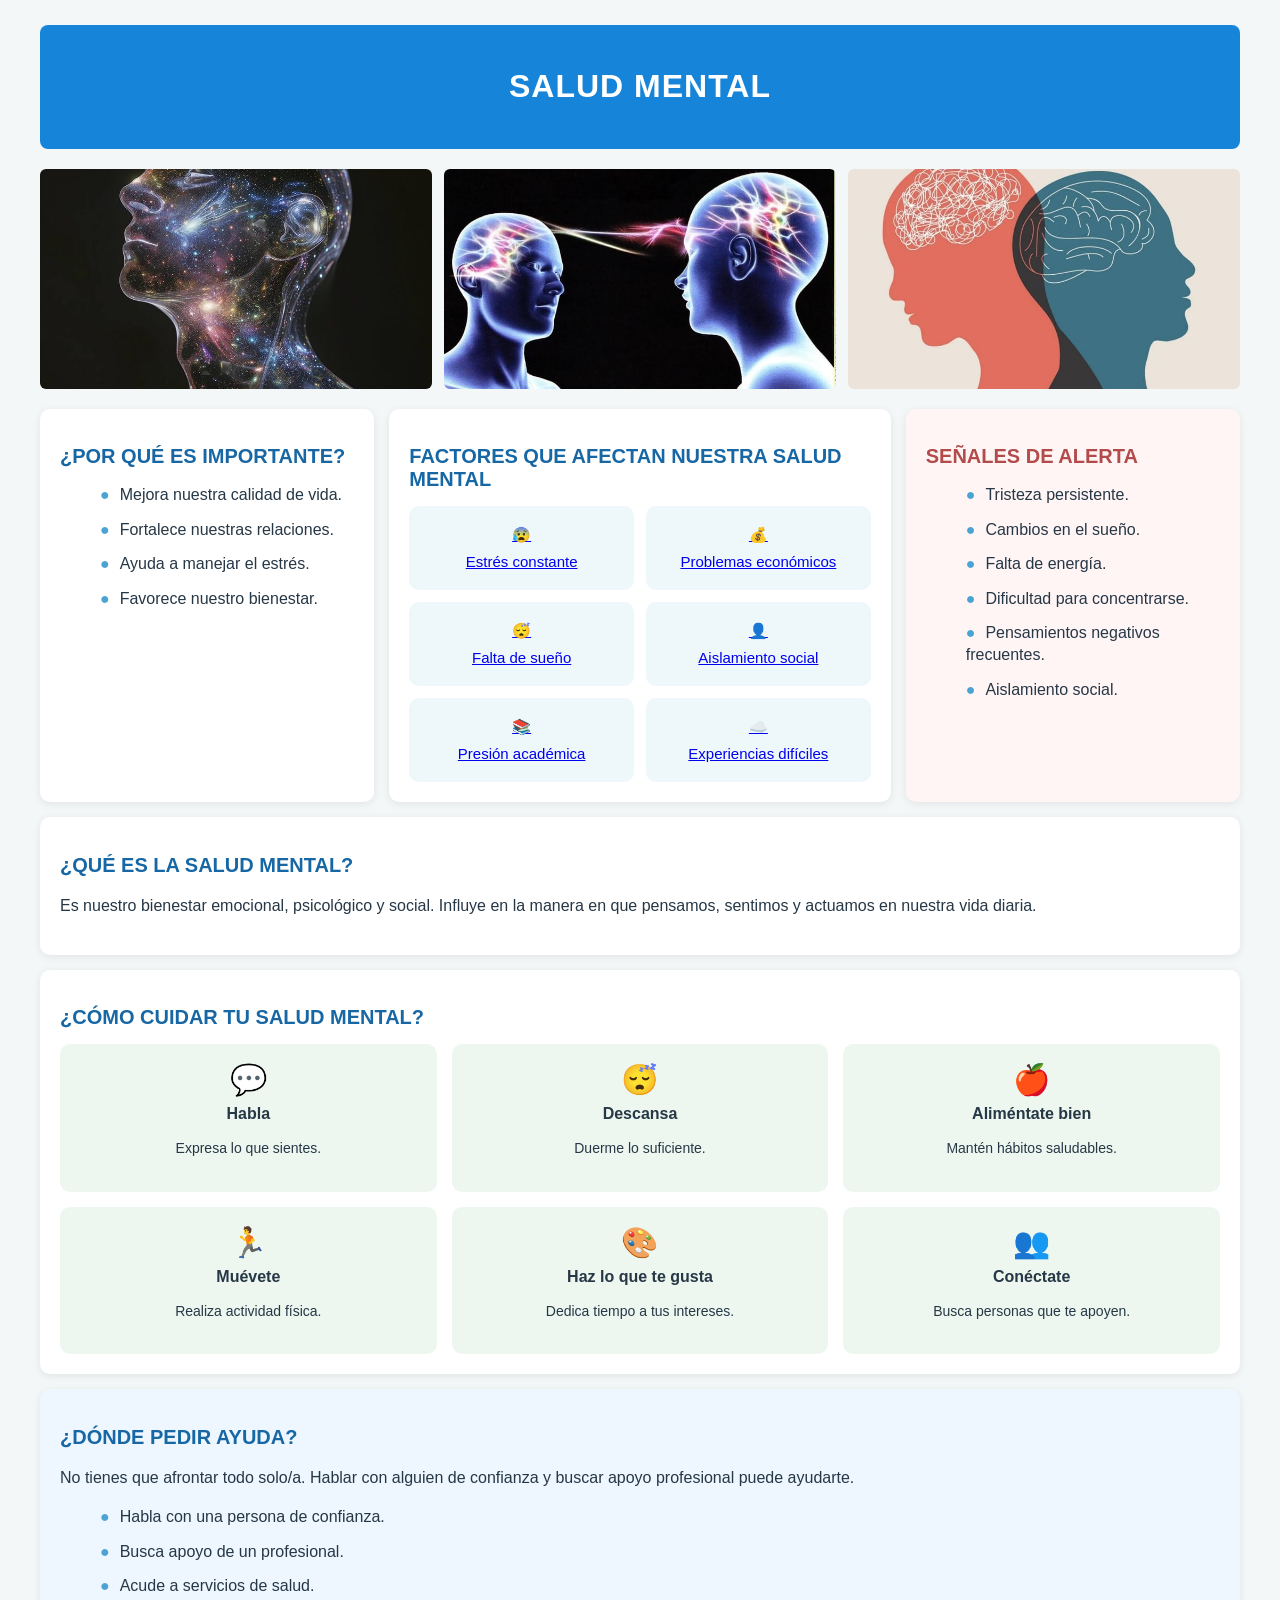
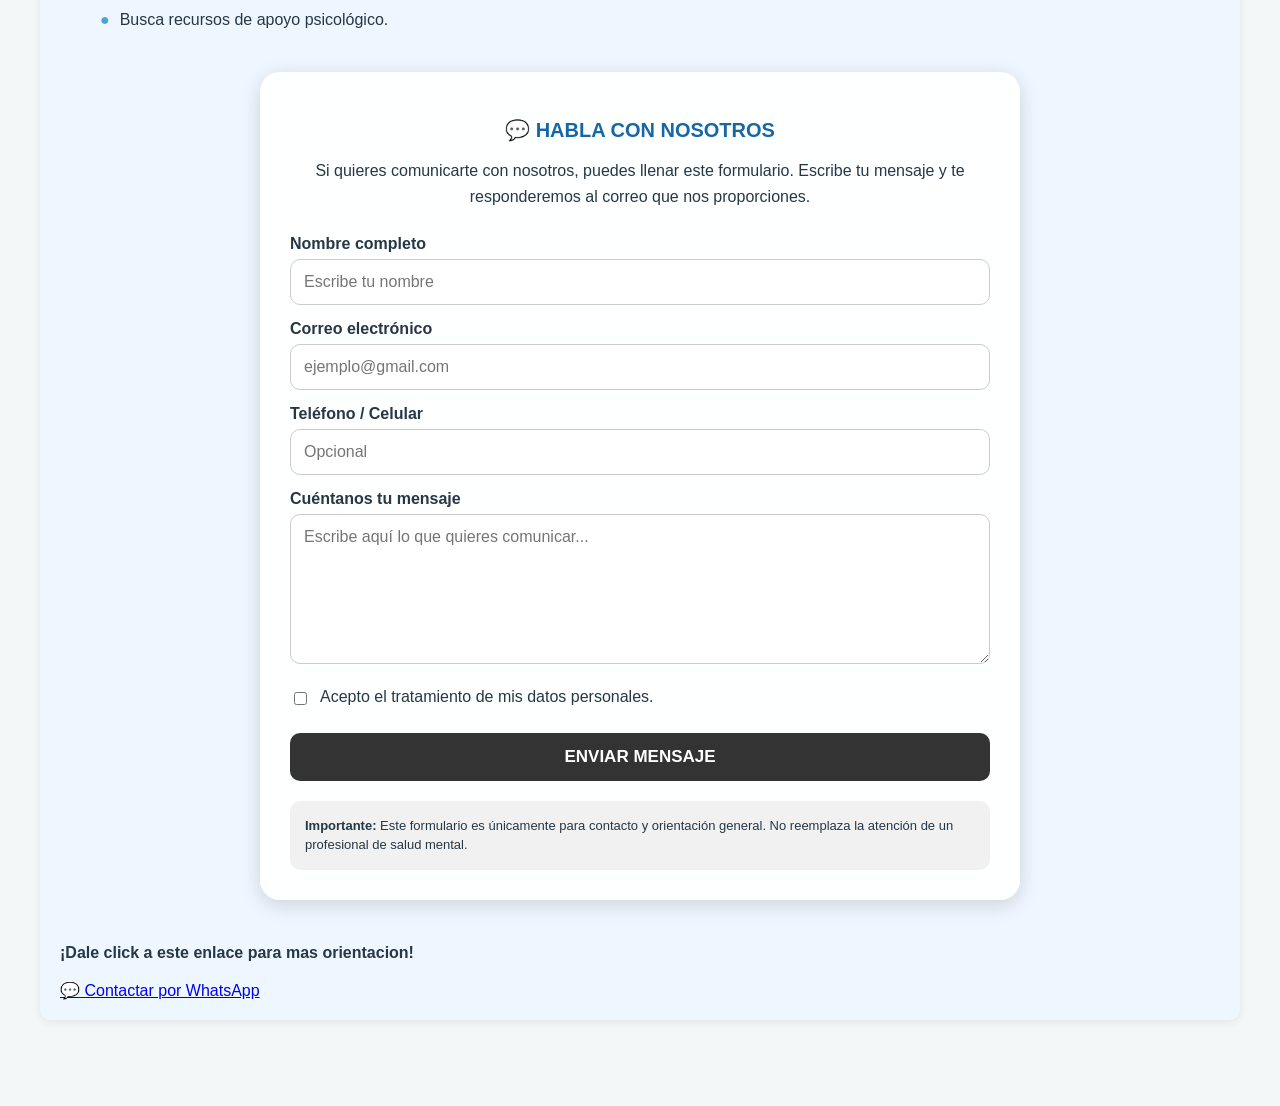
==== index.html @ 5eef50ce "Integrate Google Analytics for site tracking Added Google Analytics tracking script for monitoring s" ====
<!DOCTYPE html>

<html lang="es">

<head>

    <meta charset="UTF-8">

    <meta name="viewport" content="CON VOZ, Salud Mental">

    <title>CON VOZ</title>

    <link rel="stylesheet" href="index.css">
    
    <!-- Google tag (gtag.js) -->
<script async src="https://www.googletagmanager.com/gtag/js?id=G-YP4YV40NYS"></script>
<script>
  window.dataLayer = window.dataLayer || [];
  function gtag(){dataLayer.push(arguments);}
  gtag('js', new Date());

  gtag('config', 'G-YP4YV40NYS');
</script>

</head>

<body>

<div class="contenedor">

    <header>

        <h1>SALUD MENTAL</h1>

    </header>

    <section class="imagenes">

        <img src="67296c58-a9a9-4565-bbc9-91ed424da32e.jpg" alt="Conexión cerebral">

        <img src="7710d96a-28a2-487c-a321-8562524190ad.jpg
        " alt="Salud mental">

        <img src="d73c0ba1-7463-4a94-af0d-9bdd771837f9.jpg" alt="Mente y emociones">

    </section>

    <section class="grid">

        <div class="tarjeta">

            <h2>¿POR QUÉ ES IMPORTANTE?</h2>

            <ul>

                <li>Mejora nuestra calidad de vida.</li>

                <li>Fortalece nuestras relaciones.</li>

                <li>Ayuda a manejar el estrés.</li>

                <li>Favorece nuestro bienestar.</li>

            </ul>

        </div>

        <div class="tarjeta">

            <h2>FACTORES QUE AFECTAN NUESTRA SALUD MENTAL</h2>

            <div class="factores">

               <a href="Estrés constante.html"> <div class="factor">😰<br>Estrés constante</div></a>

               <a href="Problemas económicos.html"> <div class="factor">💰<br>Problemas económicos</div></a>

               <a href="falta de sueño.html"><div class="factor">😴<br>Falta de sueño</div></a>

                 <a href="Aislamiento social.html"><div class="factor">👤<br>Aislamiento social</div></a>

                 <a href="Presión académica.html"><div class="factor">📚<br>Presión académica</div></a>

                <a href="experiencias dificiles.html"><div class="factor">☁️<br>Experiencias difíciles</div></a>

            </div>

        </div>

        <div class="tarjeta alertas">

            <h2>SEÑALES DE ALERTA</h2>

            <ul>

                <li>Tristeza persistente.</li>

                <li>Cambios en el sueño.</li>

                <li>Falta de energía.</li>

                <li>Dificultad para concentrarse.</li>

                <li>Pensamientos negativos frecuentes.</li>

                <li>Aislamiento social.</li>

            </ul>

        </div>

    </section>

    <section class="tarjeta">

        <h2>¿QUÉ ES LA SALUD MENTAL?</h2>

        <p>

            Es nuestro bienestar emocional, psicológico y social.

            Influye en la manera en que pensamos, sentimos y actuamos

            en nuestra vida diaria.

        </p>

    </section>

    <section class="tarjeta cuidados">

        <h2>¿CÓMO CUIDAR TU SALUD MENTAL?</h2>

        <div class="cuidados-grid">

            <div class="cuidado">

                💬

                <strong>Habla</strong>

                <p>Expresa lo que sientes.</p>

            </div>

            <div class="cuidado">

                😴

                <strong>Descansa</strong>

                <p>Duerme lo suficiente.</p>

            </div>

            <div class="cuidado">

                🍎

                <strong>Aliméntate bien</strong>

                <p>Mantén hábitos saludables.</p>

            </div>

            <div class="cuidado">

                🏃

                <strong>Muévete</strong>

                <p>Realiza actividad física.</p>

            </div>

            <div class="cuidado">

                🎨

                <strong>Haz lo que te gusta</strong>

                <p>Dedica tiempo a tus intereses.</p>

            </div>

            <div class="cuidado">

                👥

                <strong>Conéctate</strong>

                <p>Busca personas que te apoyen.</p>

            </div>

        </div>

    </section>

    <section class="tarjeta ayuda">

        <h2>¿DÓNDE PEDIR AYUDA?</h2>

        <p>

            No tienes que afrontar todo solo/a. Hablar con alguien

            de confianza y buscar apoyo profesional puede ayudarte.

        </p>

        <ul>

            <li>Habla con una persona de confianza.</li>

            <li>Busca apoyo de un profesional.</li>

            <li>Acude a servicios de salud.</li>

            <li>Busca recursos de apoyo psicológico.</li>

        </ul>
        <!-- FORMULARIO CON-VOZ -->
<section class="formulario-convoz">

    <h2>💬 HABLA CON NOSOTROS</h2>

    <p>
        Si quieres comunicarte con nosotros, puedes llenar este formulario.
        Escribe tu mensaje y te responderemos al correo que nos proporciones.
    </p>

    <form action="https://formspree.io/f/mrpgaeav" method="POST">

        <label for="nombre">Nombre completo</label>
        <input
            type="text"
            id="nombre"
            name="nombre"
            placeholder="Escribe tu nombre"
            required
        >

        <label for="email">Correo electrónico</label>
        <input
            type="email"
            id="email"
            name="email"
            placeholder="ejemplo@gmail.com"
            required
        >

        <label for="telefono">Teléfono / Celular</label>
        <input
            type="tel"
            id="telefono"
            name="telefono"
            placeholder="Opcional"
        >

        <label for="mensaje">Cuéntanos tu mensaje</label>
        <textarea
            id="mensaje"
            name="mensaje"
            placeholder="Escribe aquí lo que quieres comunicar..."
            required
        ></textarea>

        <div class="aceptacion">
            <input
                type="checkbox"
                id="datos"
                name="acepta_datos"
                value="Sí"
                required
            >

            <label for="datos">
                Acepto el tratamiento de mis datos personales.
            </label>
        </div>

        <button type="submit">ENVIAR MENSAJE</button>

    </form>

    <div class="aviso-formulario">
        <strong>Importante:</strong>
        Este formulario es únicamente para contacto y orientación general.
        No reemplaza la atención de un profesional de salud mental.
    </div>

</section>
        <strong><p>¡Dale click a este enlace para mas orientacion!</p></strong>
<a 
    href="https://wa.me/573107244516?text=Hola%2C%20necesito%20orientaci%C3%B3n%20sobre%20salud%20mental."
    target="_blank"
    class="boton-whatsapp">
    💬 Contactar por WhatsApp
</a>
    </section>

    <footer>

    

    </footer>

</div>

</body>
---- index.css ----
.* {

    box-sizing: border-box;

    margin: 0;

    padding: 0;

}

body {

    font-family: Arial, sans-serif;

    background: #f4f7f8;

    color: #263746;

}

.contenedor {

    width: 95%;

    max-width: 1200px;

    margin: 25px auto;

}

/* TÍTULO */

header {

    background: #1685d9;

    color: white;

    text-align: center;

    padding: 22px;

    border-radius: 8px;

    margin-bottom: 20px;

}

header h1 {

    font-size: 32px;

    letter-spacing: 1px;

}

/* IMÁGENES */

.imagenes {

    display: grid;

    grid-template-columns: repeat(3, 1fr);

    gap: 12px;

    margin-bottom: 20px;

}

.imagenes img {

    width: 100%;

    height: 220px;

    object-fit: cover;

    border-radius: 6px;

}

/* TARJETAS */

.grid {

    display: grid;

    grid-template-columns: 1fr 1.5fr 1fr;

    gap: 15px;

}

.tarjeta {

    background: white;

    border-radius: 10px;

    padding: 20px;

    margin-bottom: 15px;

    box-shadow: 0 2px 8px rgba(0, 0, 0, 0.08);

}

.tarjeta h2 {

    color: #1767a5;

    font-size: 20px;

    margin-bottom: 15px;

}

.tarjeta p {

    line-height: 1.6;

}

/* LISTAS */

ul {

    list-style: none;

}

li {

    margin: 12px 0;

    line-height: 1.4;

}

li::before {

    content: "●";

    color: #4ba3d3;

    margin-right: 10px;

}

/* FACTORES */

.factores {

    display: grid;

    grid-template-columns: repeat(2, 1fr);

    gap: 12px;

}

.factor {

    background: #eef7fa;

    padding: 15px;

    border-radius: 10px;

    text-align: center;

    line-height: 1.8;

    font-size: 15px;

}

/* ALERTAS */

.alertas {

    background: #fff5f5;

}

.alertas h2 {

    color: #b34b4b;

}

/* CUIDADOS */

.cuidados-grid {

    display: grid;

    grid-template-columns: repeat(3, 1fr);

    gap: 15px;

}

.cuidado {

    text-align: center;

    background: #edf7ef;

    padding: 18px;

    border-radius: 10px;

    font-size: 30px;

}

.cuidado strong {

    display: block;

    font-size: 16px;

    margin-top: 8px;

}

.cuidado p {

    font-size: 14px;

}

/* AYUDA */

.ayuda {

    background: #eef7ff;

}

.ayuda h2 {

    color: #1767a5;

}

/* PIE DE PÁGINA */

footer {

    text-align: center;

    margin-top: 25px;

    padding: 18px;

    color: #777;

}

/* CELULAR */

@media (max-width: 800px) {

    .imagenes {

        grid-template-columns: 1fr;

    }

    .grid {

        grid-template-columns: 1fr;

    }

    .cuidados-grid {

        grid-template-columns: 1fr 1fr;

    }

}

@media (max-width: 500px) {

    header h1 {

        font-size: 25px;

    }

    .cuidados-grid {

        grid-template-columns: 1fr;

    }
 boton-whatsapp {
    display: inline-block;
    margin-top: 15px;
    padding: 12px 20px;
    background: #25D366;
    color: white;
    text-decoration: none;
    border-radius: 8px;
    font-weight: bold;
    transition: 0.3s;
}

.boton-whatsapp:hover {
    background: #1ebe5d;
    transform: scale(1.03);
}
}
/* ============================= */
/* FORMULARIO CON-VOZ            */
/* ============================= */

.formulario-convoz {
    max-width: 700px;
    margin: 40px auto;
    padding: 30px;
    border-radius: 20px;
    background: rgba(255, 255, 255, 0.95);
    box-shadow: 0 5px 20px rgba(0, 0, 0, 0.15);
}

.formulario-convoz h2 {
    text-align: center;
    margin-bottom: 15px;
}

.formulario-convoz p {
    text-align: center;
    line-height: 1.6;
    margin-bottom: 25px;
}

.formulario-convoz label {
    display: block;
    margin-top: 15px;
    margin-bottom: 6px;
    font-weight: bold;
}

.formulario-convoz input[type="text"],
.formulario-convoz input[type="email"],
.formulario-convoz input[type="tel"],
.formulario-convoz textarea {
    width: 100%;
    padding: 13px;
    border: 1px solid #ccc;
    border-radius: 10px;
    font-size: 16px;
    font-family: inherit;
    box-sizing: border-box;
}

.formulario-convoz textarea {
    min-height: 150px;
    resize: vertical;
}

.formulario-convoz input:focus,
.formulario-convoz textarea:focus {
    outline: none;
    border: 2px solid #555;
}

.aceptacion {
    display: flex;
    align-items: flex-start;
    gap: 10px;
    margin-top: 20px;
}

.aceptacion input {
    margin-top: 4px;
}

.aceptacion label {
    margin: 0;
    font-weight: normal;
}

.formulario-convoz button {
    width: 100%;
    padding: 14px;
    margin-top: 25px;
    border: none;
    border-radius: 10px;
    background: #333;
    color: white;
    font-size: 17px;
    font-weight: bold;
    cursor: pointer;
}

.formulario-convoz button:hover {
    opacity: 0.85;
}

.aviso-formulario {
    margin-top: 20px;
    padding: 15px;
    border-radius: 10px;
    background: #f1f1f1;
    font-size: 13px;
    line-height: 1.5;
}
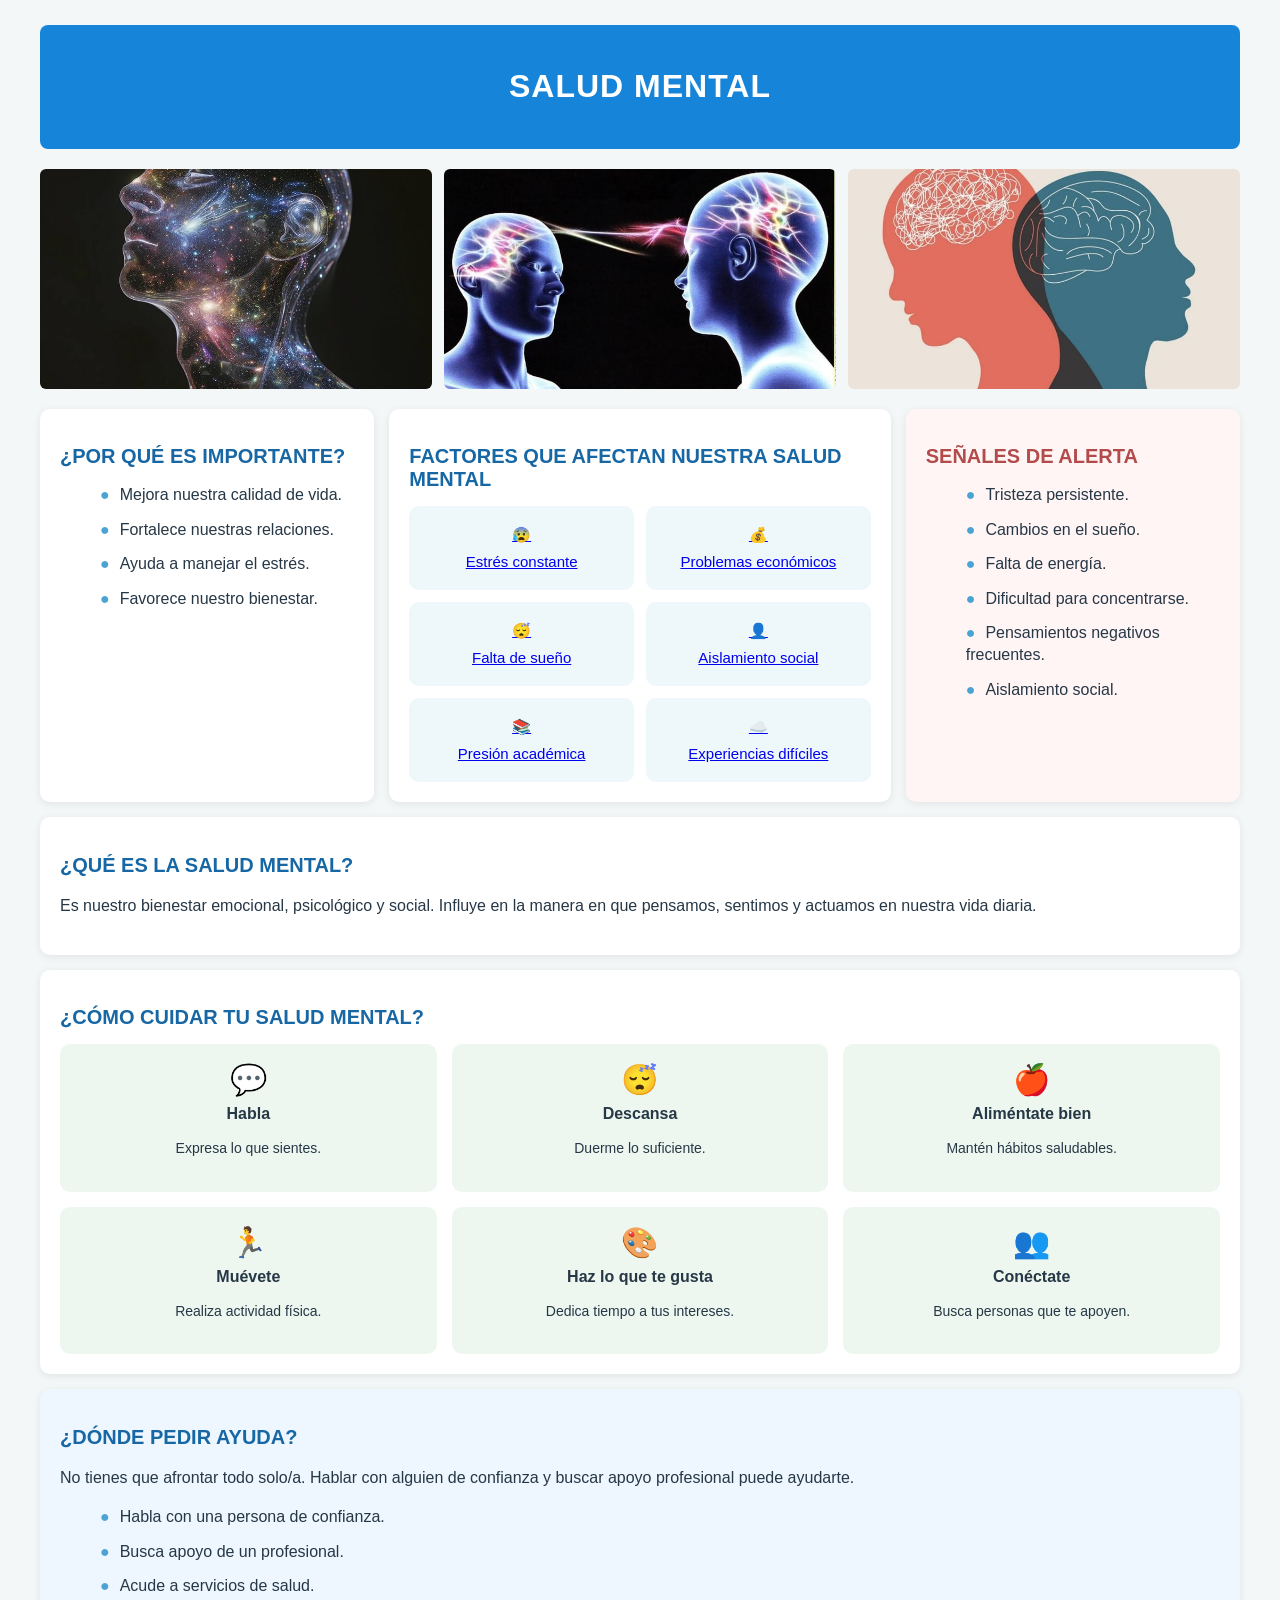
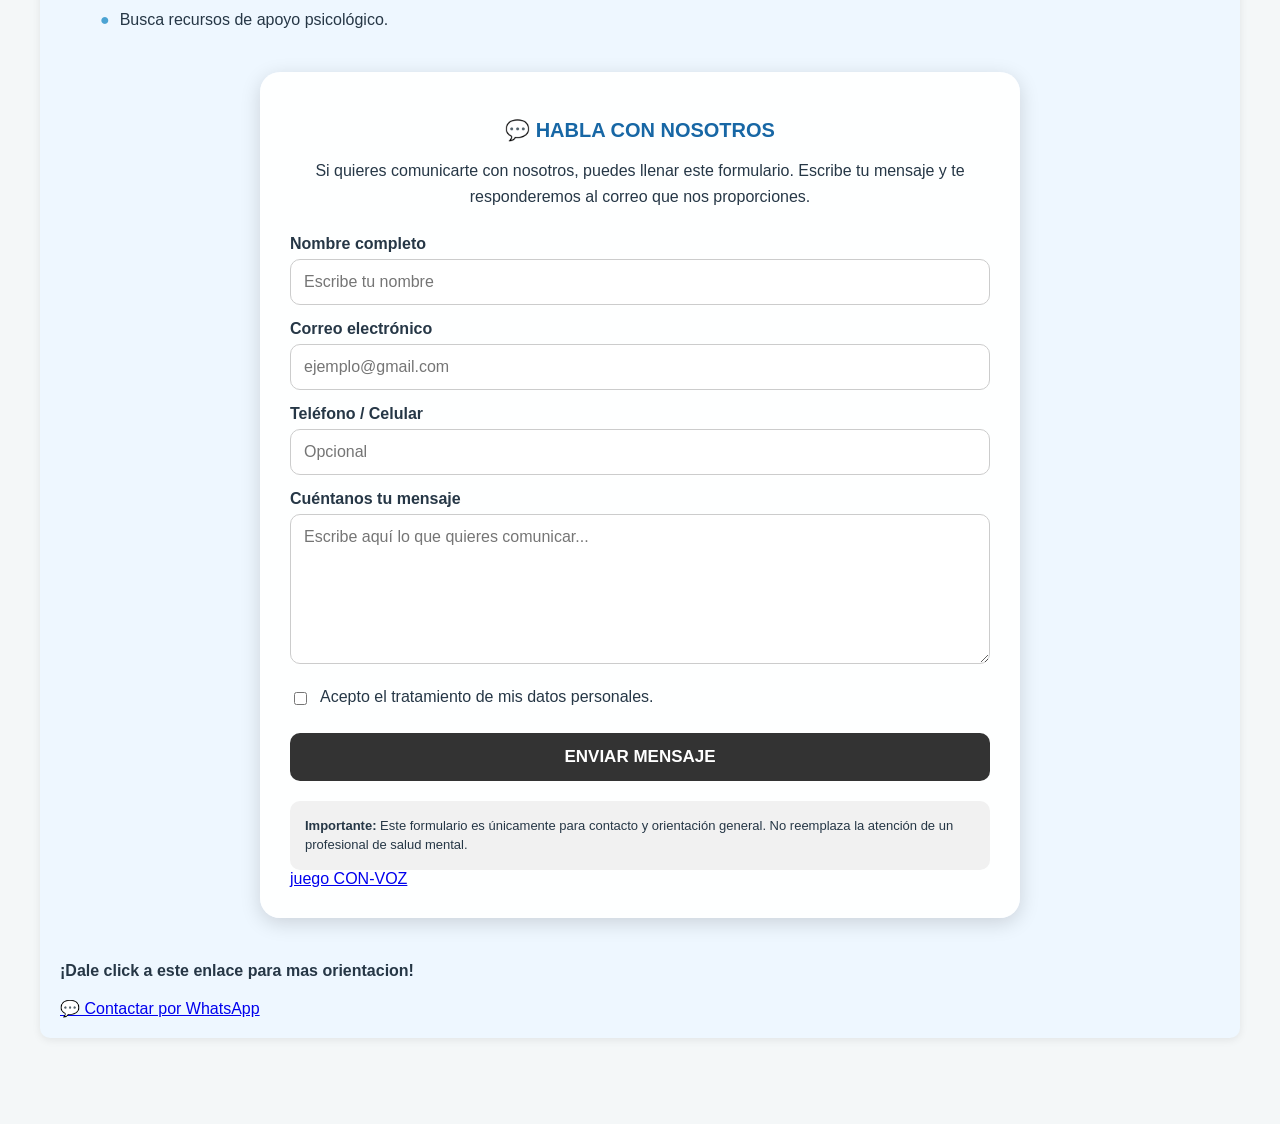
==== commit 0209f410: "Fix HTML formatting and structure" ====
--- a/index.html
+++ b/index.html
@@ -6,21 +6,30 @@
 
     <meta charset="UTF-8">
 
-    <meta name="viewport" content="CON VOZ, Salud Mental">
-
-    <title>CON VOZ</title>
+    <meta name="viewport" content="width=device-width, initial-scale=1.0">
+
+    <meta name="description" content="CON-VOZ es una página web educativa sobre salud mental, bienestar emocional, estrés, sueño, presión académica y orientación.">
+
+    <meta name="keywords" content="CON-VOZ, salud mental, bienestar emocional, estrés, salud psicológica, presión académica">
+
+    <meta name="author" content="CON-VOZ">
+
+    <meta name="robots" content="index, follow">
+
+    <title>CON-VOZ — Página educativa sobre salud mental y bienestar</title>
 
     <link rel="stylesheet" href="index.css">
-    
+
     <!-- Google tag (gtag.js) -->
-<script async src="https://www.googletagmanager.com/gtag/js?id=G-YP4YV40NYS"></script>
-<script>
-  window.dataLayer = window.dataLayer || [];
-  function gtag(){dataLayer.push(arguments);}
-  gtag('js', new Date());
-
-  gtag('config', 'G-YP4YV40NYS');
-</script>
+    <script async src="https://www.googletagmanager.com/gtag/js?id=G-YP4YV40NYS"></script>
+
+    <script>
+      window.dataLayer = window.dataLayer || [];
+      function gtag(){dataLayer.push(arguments);}
+      gtag('js', new Date());
+
+      gtag('config', 'G-YP4YV40NYS');
+    </script>
 
 </head>
 
@@ -289,7 +298,9 @@
         Este formulario es únicamente para contacto y orientación general.
         No reemplaza la atención de un profesional de salud mental.
     </div>
-
+    <a href="juego.html" class="boton-encuesta">
+    juego CON-VOZ
+</a>
 </section>
         <strong><p>¡Dale click a este enlace para mas orientacion!</p></strong>
 <a 
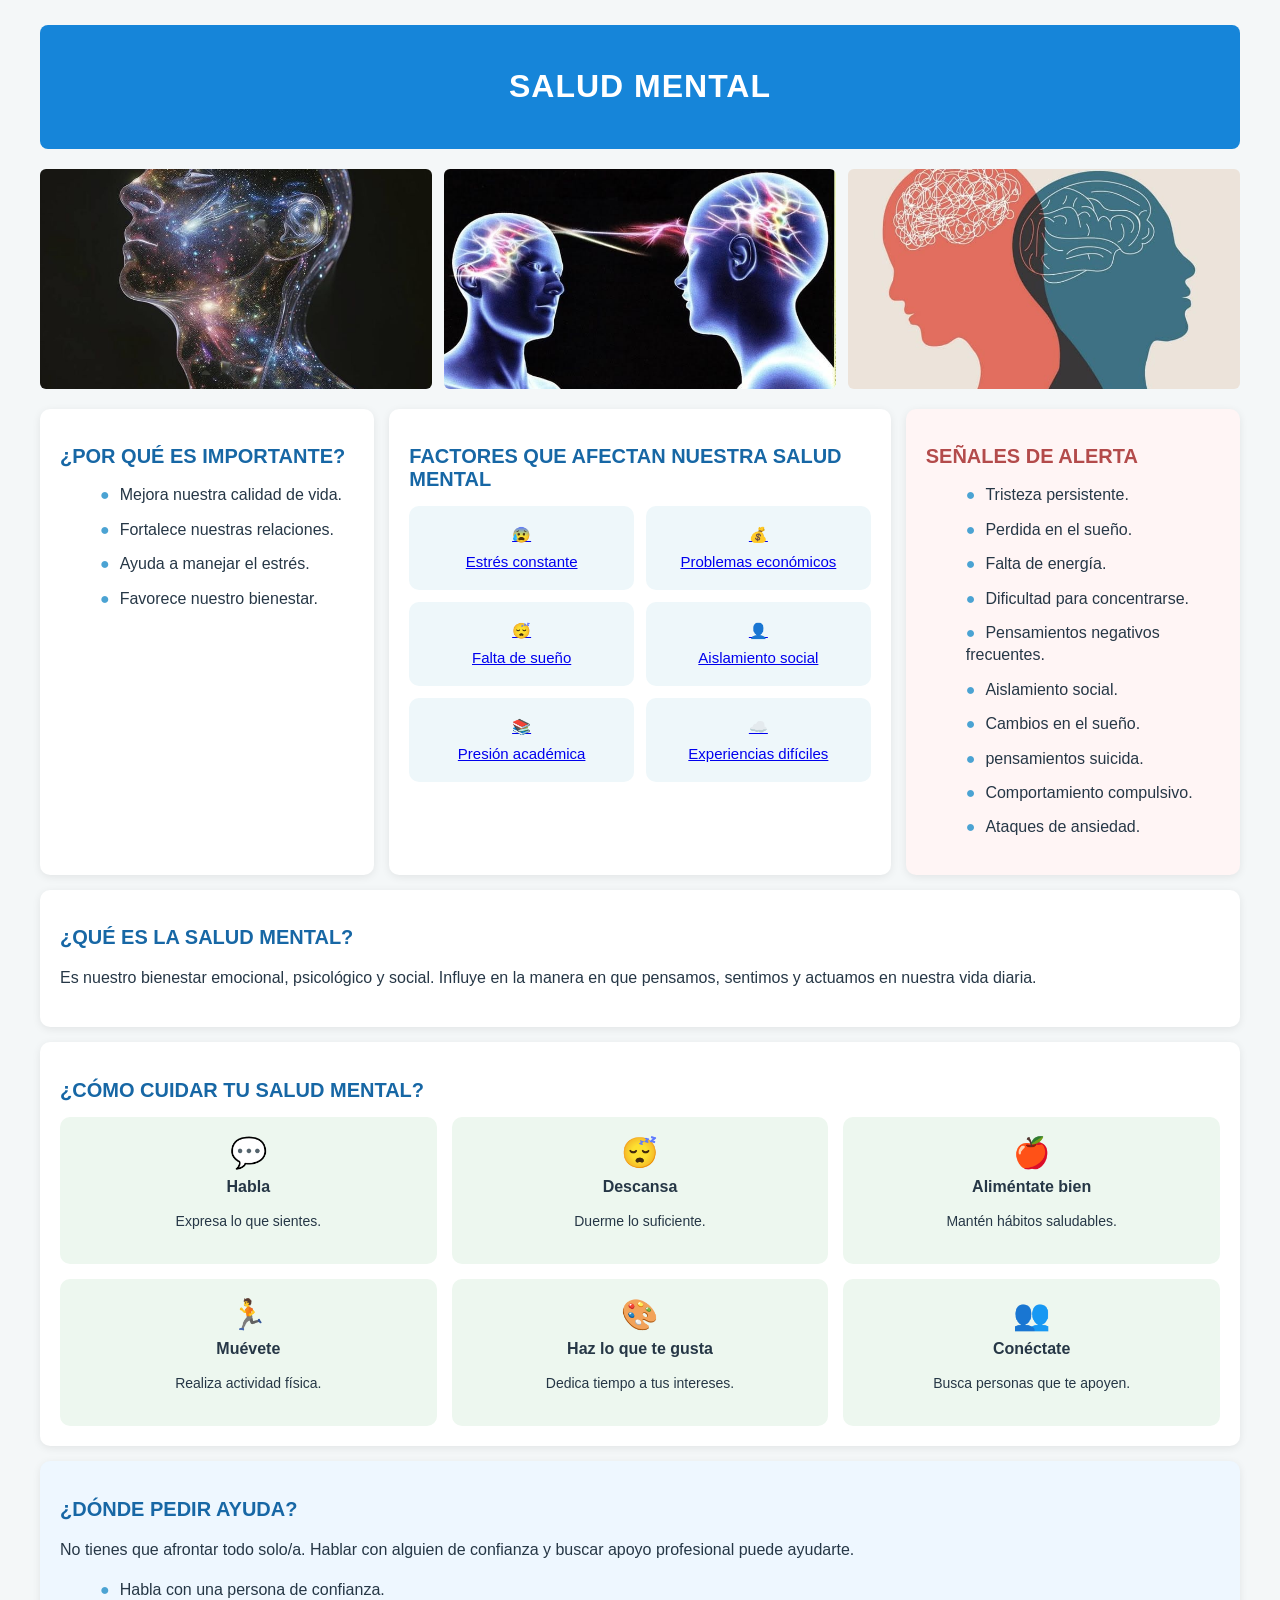
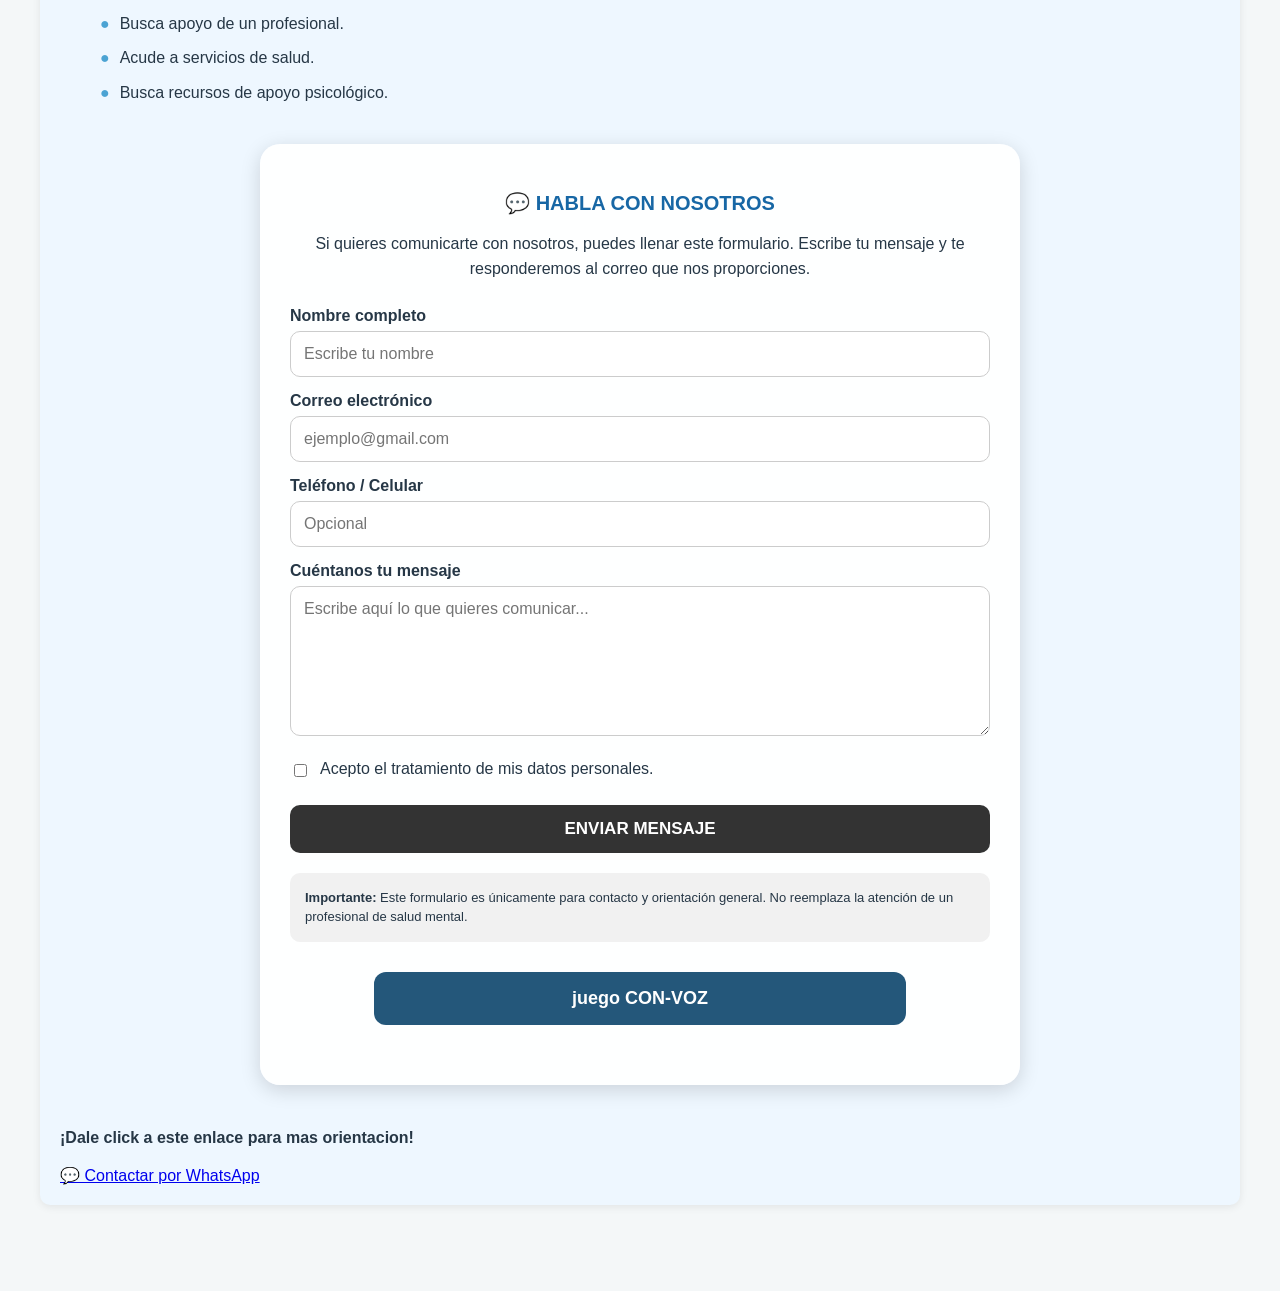
==== commit 6c3ec1a9: "Fix HTML formatting and update content" ====
--- a/index.html
+++ b/index.html
@@ -104,15 +104,27 @@
 
                 <li>Tristeza persistente.</li>
 
+                <li>Perdida en el sueño.</li>
+
+                <li>Falta de energía.</li>
+
+                <li>Dificultad para concentrarse.</li>
+
+                <li>Pensamientos negativos     frecuentes.</li>
+
+                <li>Aislamiento social.</li>
+                
                 <li>Cambios en el sueño.</li>
-
-                <li>Falta de energía.</li>
-
-                <li>Dificultad para concentrarse.</li>
-
-                <li>Pensamientos negativos frecuentes.</li>
-
-                <li>Aislamiento social.</li>
+                
+                <li>pensamientos suicida.</li>
+                
+                <li>Comportamiento compulsivo.</li>
+                
+                <li>Ataques de ansiedad.</li>
+
+
+
+
 
             </ul>
 
--- a/index.css
+++ b/index.css
@@ -409,4 +409,23 @@
     background: #f1f1f1;
     font-size: 13px;
     line-height: 1.5;
-}+}
+.boton-encuesta {
+    display: block;
+    width: 80%;
+    max-width: 500px;
+    margin: 30px auto;
+    padding: 16px;
+    background: #24577a;
+    color: white;
+    text-align: center;
+    text-decoration: none;
+    border-radius: 12px;
+    font-size: 18px;
+    font-weight: bold;
+}
+
+.boton-encuesta:hover {
+    opacity: 0.85;
+}
+
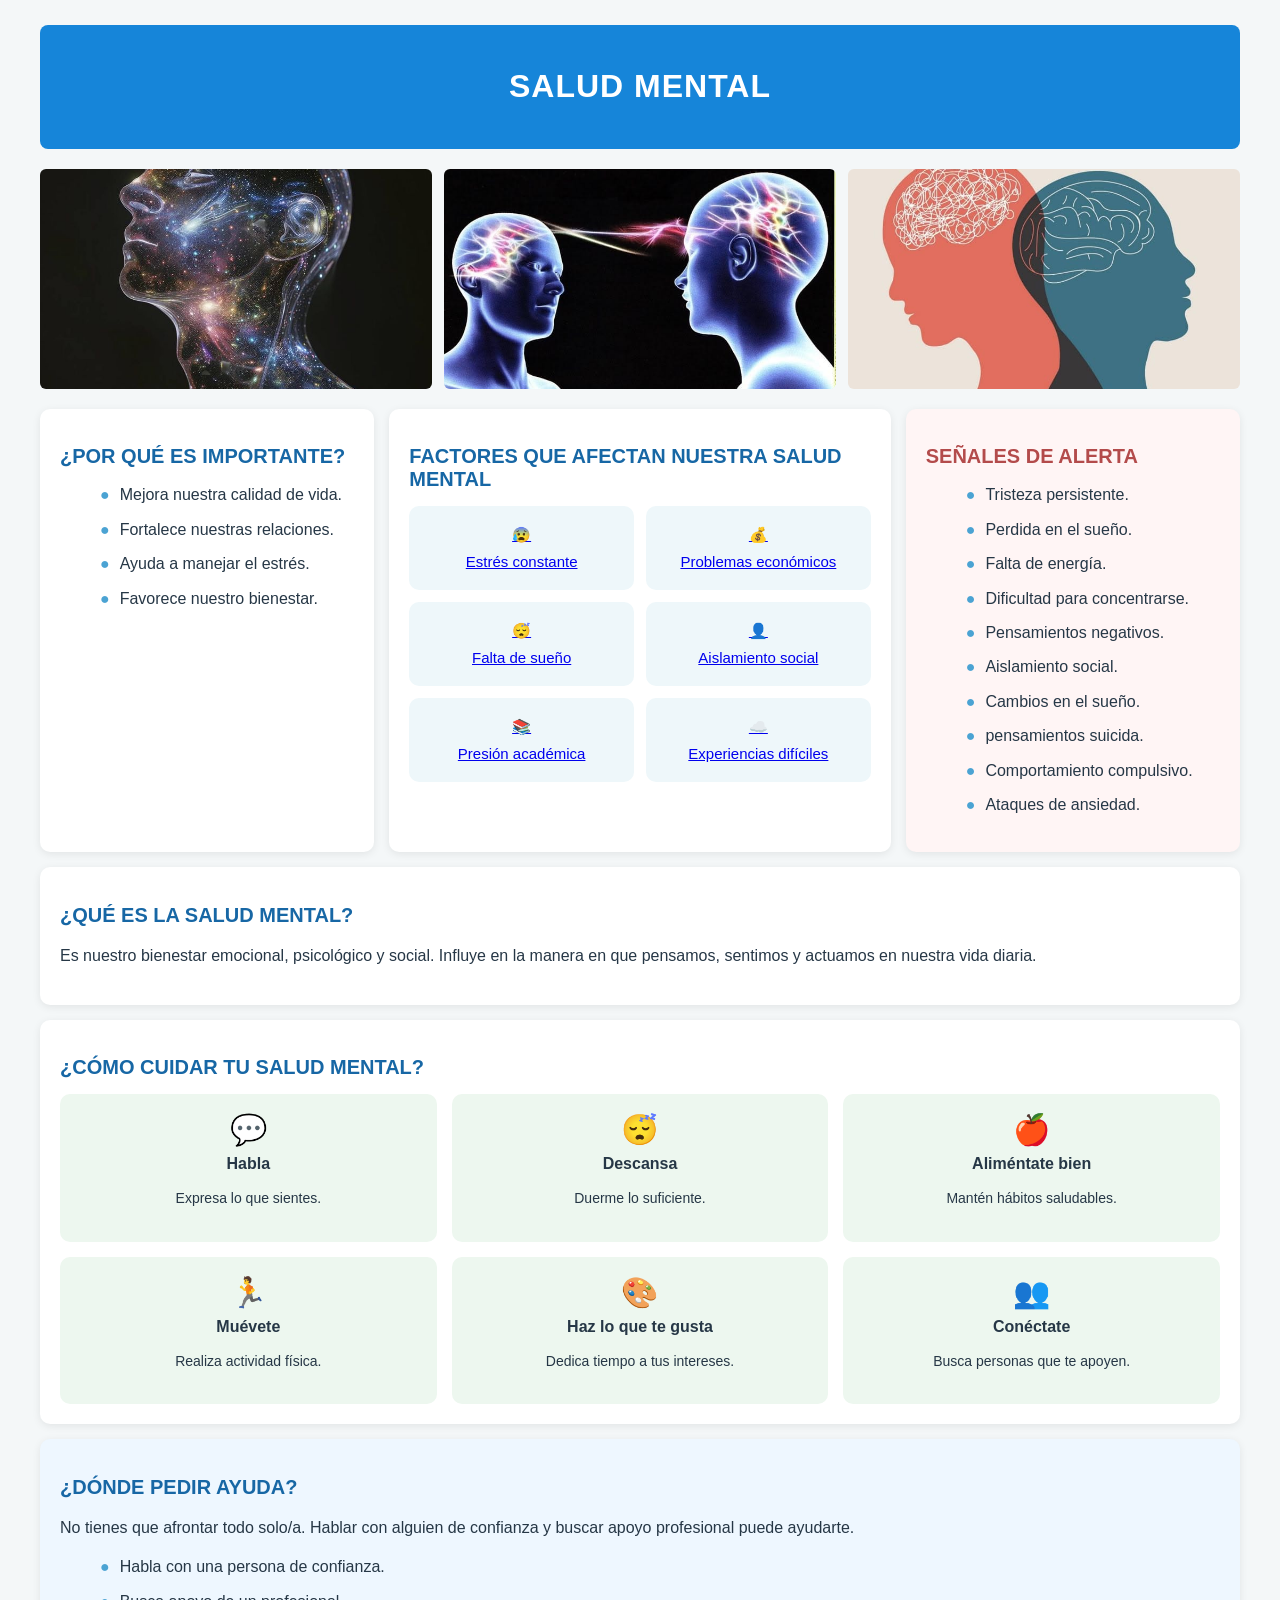
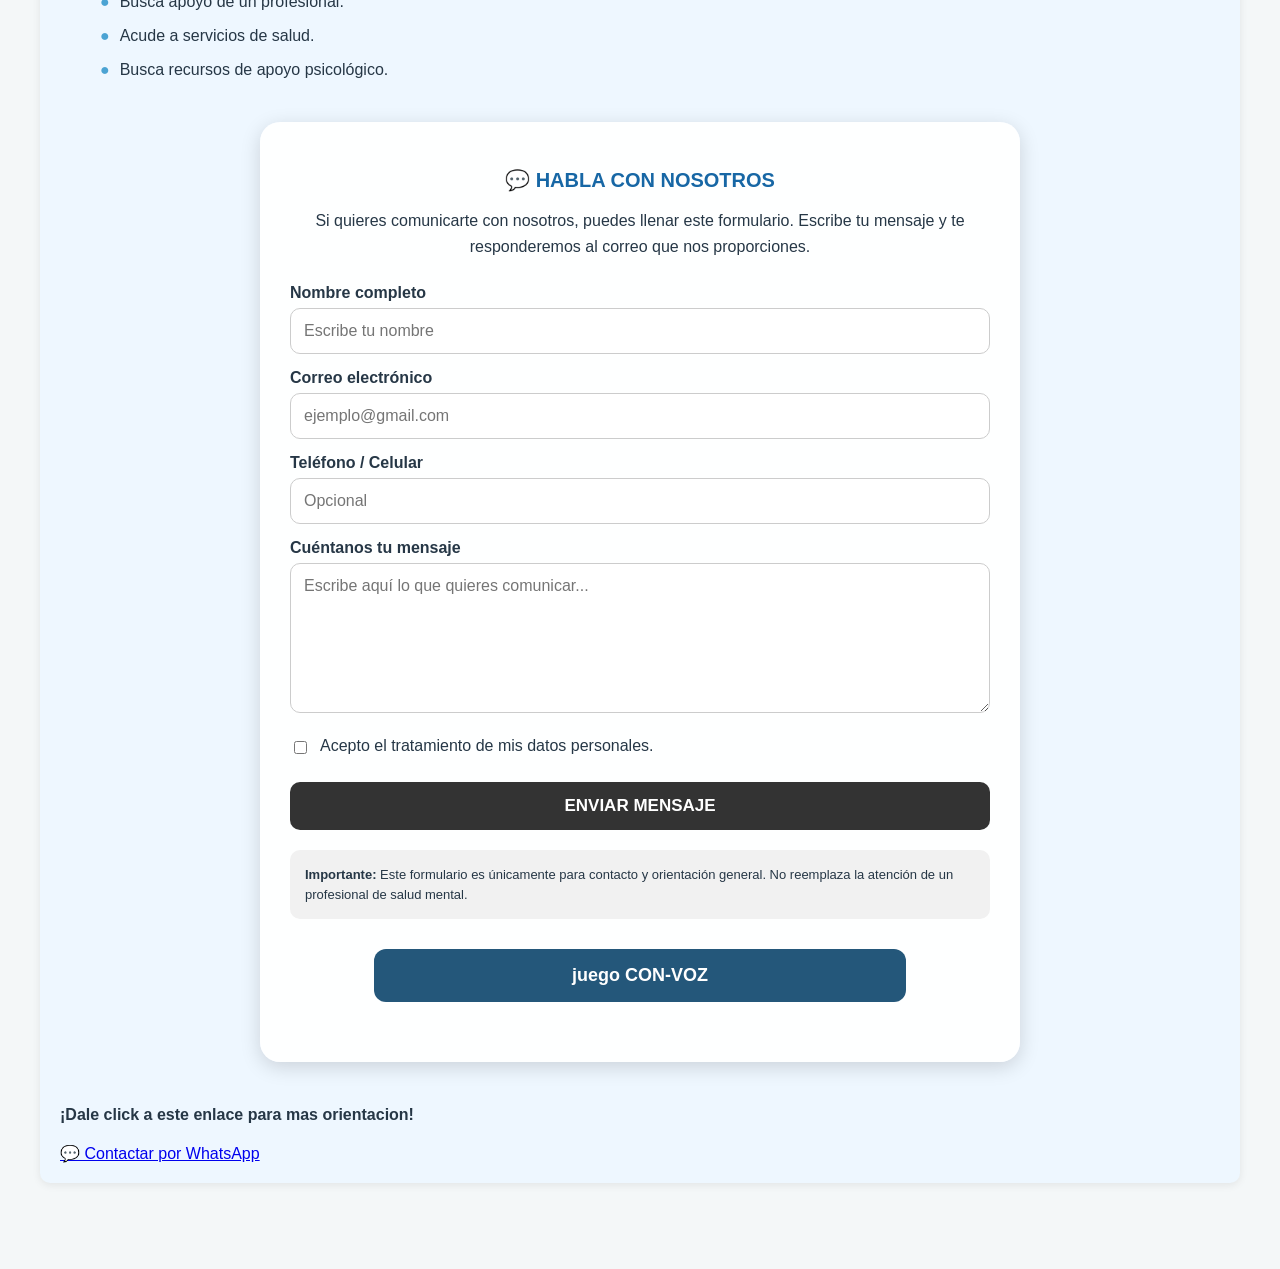
==== commit 3837e779: "Fix HTML formatting and restore document structure" ====
--- a/index.html
+++ b/index.html
@@ -110,7 +110,7 @@
 
                 <li>Dificultad para concentrarse.</li>
 
-                <li>Pensamientos negativos     frecuentes.</li>
+                <li>Pensamientos negativos.</li>
 
                 <li>Aislamiento social.</li>
                 
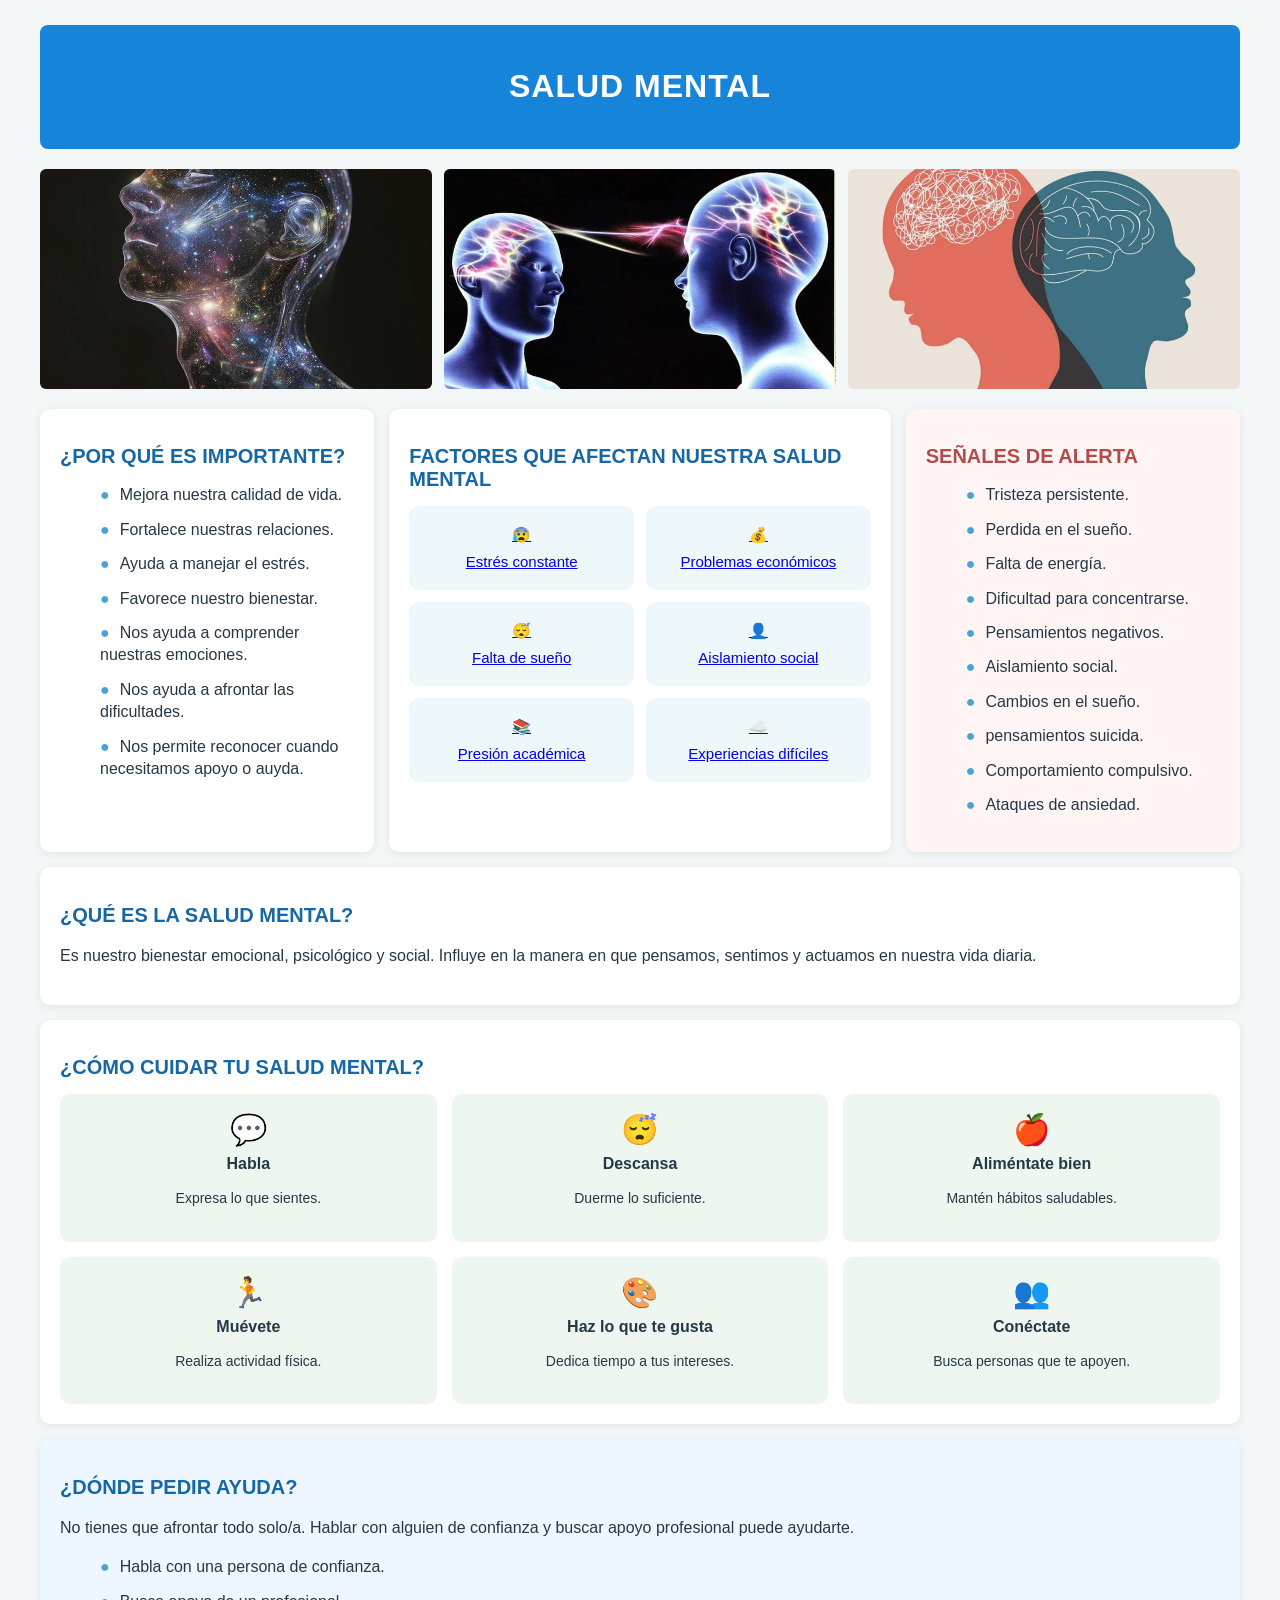
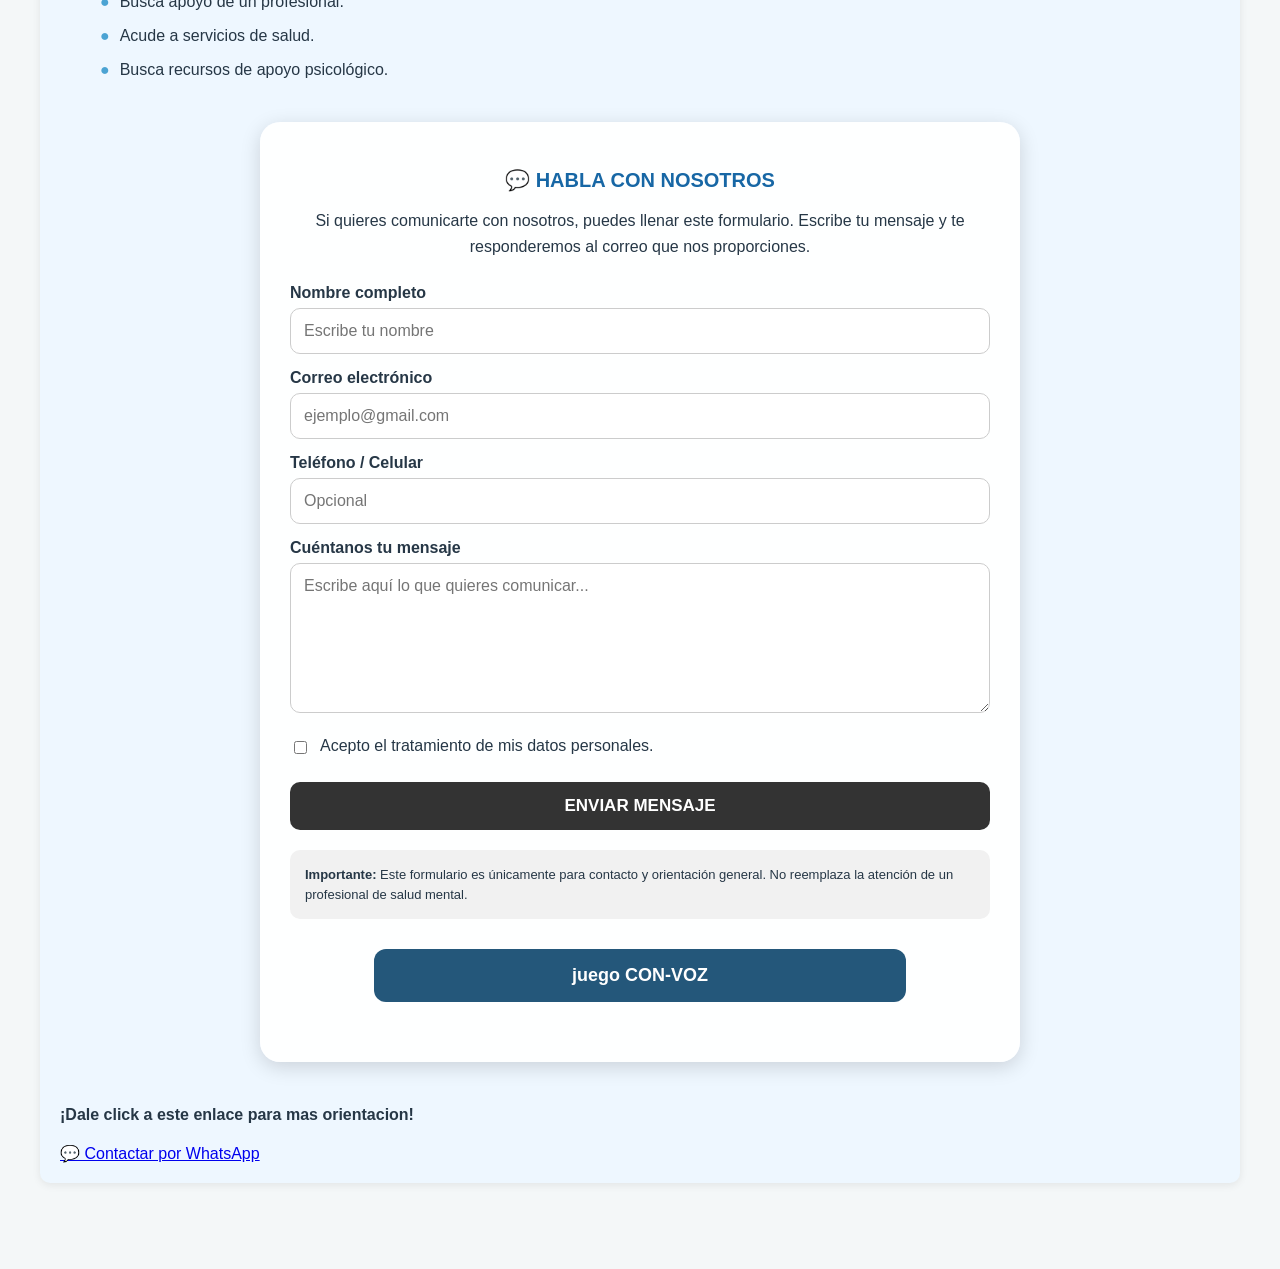
==== commit 0488cfaf: "Enhance mental health content in index.html Added additional information about the importance of men" ====
--- a/index.html
+++ b/index.html
@@ -69,6 +69,15 @@
                 <li>Ayuda a manejar el estrés.</li>
 
                 <li>Favorece nuestro bienestar.</li>
+                
+                <li>Nos ayuda a comprender nuestras emociones.</li>
+                
+                <li>Nos ayuda a afrontar las dificultades.</li>
+                
+                <li>Nos permite reconocer cuando necesitamos apoyo o auyda.</li>
+
+
+
 
             </ul>
 
